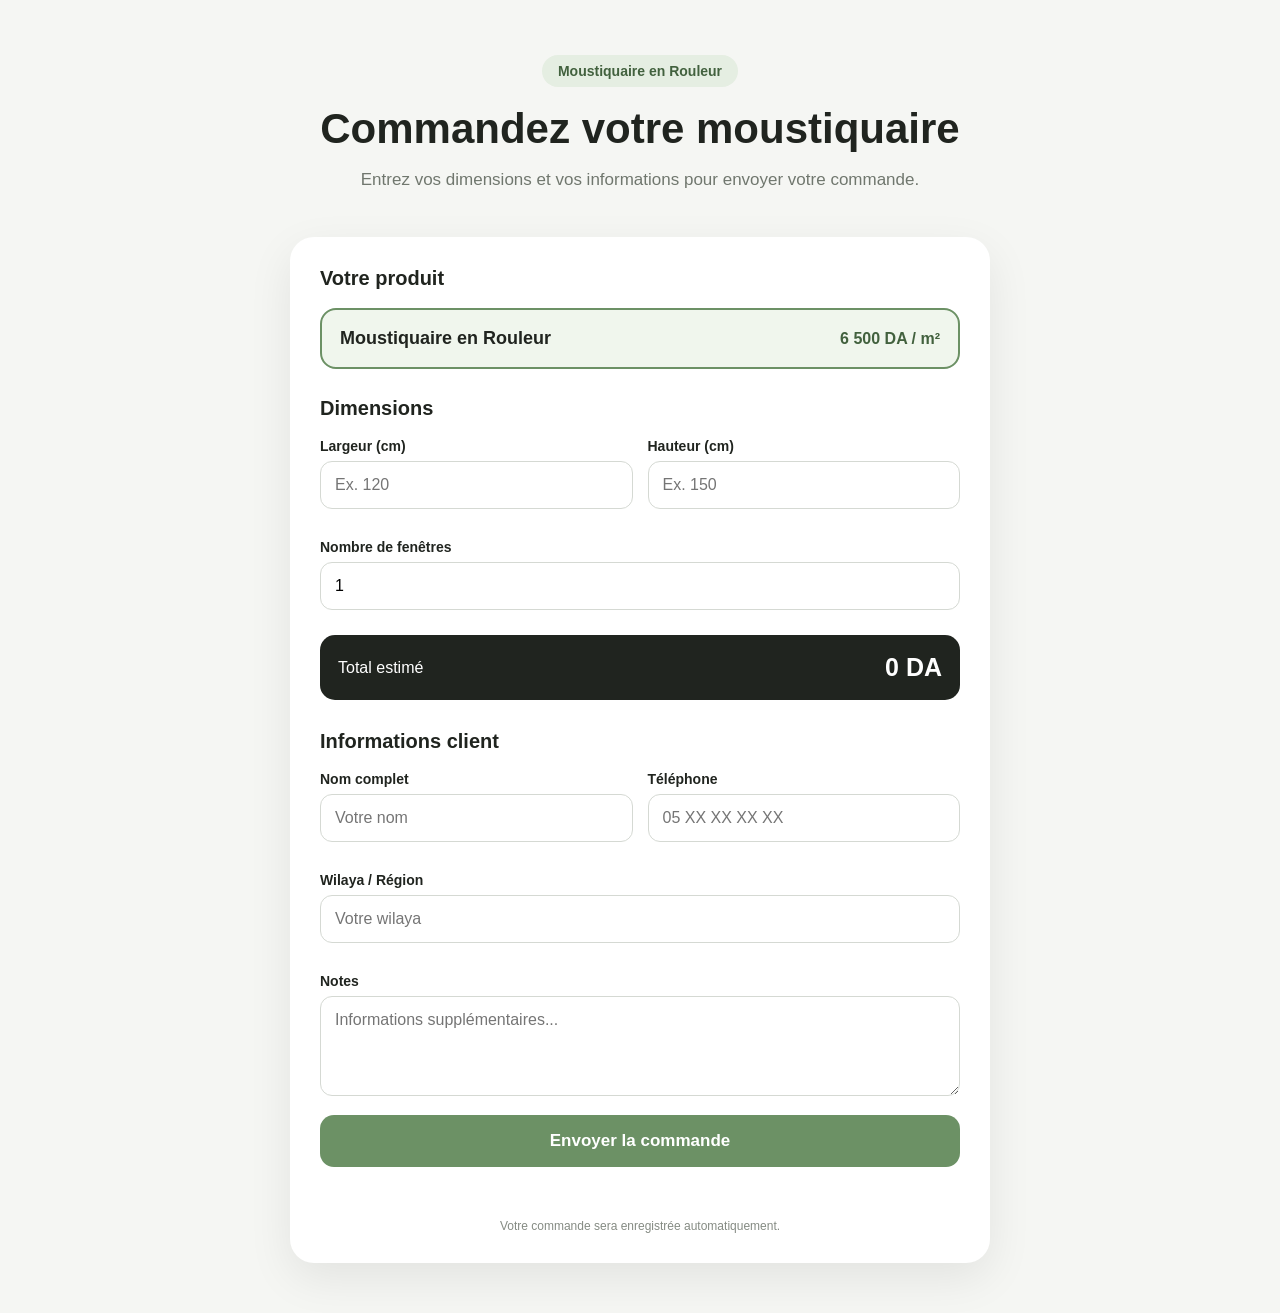
==== main.html @ 667345ef "Rename index.html to main.html" ====
<!DOCTYPE html>
<html lang="fr">
<head>
  <meta charset="UTF-8">
  <meta name="viewport" content="width=device-width, initial-scale=1.0">
  <title>Moustiquaire en Rouleur</title>

  <style>
    * {
      box-sizing: border-box;
    }

    body {
      margin: 0;
      font-family: Arial, sans-serif;
      background: #f5f6f3;
      color: #20241f;
    }

    .container {
      width: min(700px, 92%);
      margin: auto;
    }

    header {
      text-align: center;
      padding: 55px 0 30px;
    }

    .badge {
      display: inline-block;
      background: #e5eee2;
      color: #42613e;
      padding: 8px 16px;
      border-radius: 30px;
      font-weight: bold;
      font-size: 14px;
    }

    h1 {
      font-size: 42px;
      margin: 18px 0 10px;
    }

    .subtitle {
      color: #70776e;
      font-size: 17px;
    }

    .card {
      background: white;
      padding: 30px;
      border-radius: 24px;
      box-shadow: 0 15px 45px rgba(0,0,0,.08);
      margin-bottom: 50px;
    }

    h2 {
      font-size: 20px;
      margin: 0 0 18px;
    }

    .product {
      background: #f0f6ed;
      border: 2px solid #6c9165;
      border-radius: 16px;
      padding: 18px;
      margin-bottom: 28px;
      display: flex;
      justify-content: space-between;
      align-items: center;
      gap: 15px;
    }

    .product-name {
      font-weight: bold;
      font-size: 18px;
    }

    .price {
      color: #42613e;
      font-weight: bold;
      white-space: nowrap;
    }

    .grid {
      display: grid;
      grid-template-columns: 1fr 1fr;
      gap: 15px;
    }

    .field {
      margin-bottom: 15px;
    }

    .full {
      grid-column: 1 / -1;
    }

    label {
      display: block;
      font-weight: bold;
      font-size: 14px;
      margin-bottom: 7px;
    }

    input,
    textarea {
      width: 100%;
      border: 1px solid #d5d9d3;
      border-radius: 12px;
      padding: 14px;
      font-size: 16px;
      font-family: inherit;
      outline: none;
    }

    input:focus,
    textarea:focus {
      border-color: #6c9165;
    }

    textarea {
      min-height: 100px;
      resize: vertical;
    }

    .total {
      background: #20241f;
      color: white;
      padding: 18px;
      border-radius: 15px;
      display: flex;
      justify-content: space-between;
      align-items: center;
      margin: 10px 0 30px;
    }

    .total strong {
      font-size: 25px;
    }

    button {
      width: 100%;
      padding: 16px;
      border: none;
      border-radius: 14px;
      background: #6c9165;
      color: white;
      font-size: 17px;
      font-weight: bold;
      cursor: pointer;
    }

    button:hover {
      background: #567650;
    }

    button:disabled {
      opacity: .6;
      cursor: not-allowed;
    }

    #status {
      text-align: center;
      font-weight: bold;
      margin-top: 15px;
      min-height: 25px;
    }

    .success {
      color: #3f7a39;
    }

    .error {
      color: #b33a32;
    }

    .small {
      text-align: center;
      color: #858b83;
      font-size: 12px;
      margin-top: 12px;
    }

    @media (max-width: 600px) {
      h1 {
        font-size: 32px;
      }

      .grid {
        grid-template-columns: 1fr;
      }

      .full {
        grid-column: auto;
      }

      .product {
        flex-direction: column;
        align-items: flex-start;
      }

      .card {
        padding: 22px;
      }
    }
  </style>
</head>

<body>

<header>
  <div class="container">
    <div class="badge">Moustiquaire en Rouleur</div>

    <h1>Commandez votre moustiquaire</h1>

    <p class="subtitle">
      Entrez vos dimensions et vos informations pour envoyer votre commande.
    </p>
  </div>
</header>

<main class="container">

  <form class="card" id="orderForm">

    <h2>Votre produit</h2>

    <div class="product">
      <div class="product-name">
        Moustiquaire en Rouleur
      </div>

      <div class="price">
        6 500 DA / m²
      </div>
    </div>

    <h2>Dimensions</h2>

    <div class="grid">

      <div class="field">
        <label>Largeur (cm)</label>
        <input
          type="number"
          id="width"
          min="1"
          step="0.1"
          placeholder="Ex. 120"
          required
        >
      </div>

      <div class="field">
        <label>Hauteur (cm)</label>
        <input
          type="number"
          id="height"
          min="1"
          step="0.1"
          placeholder="Ex. 150"
          required
        >
      </div>

      <div class="field full">
        <label>Nombre de fenêtres</label>
        <input
          type="number"
          id="quantity"
          min="1"
          value="1"
          required
        >
      </div>

    </div>

    <div class="total">
      <span>Total estimé</span>
      <strong id="total">0 DA</strong>
    </div>

    <h2>Informations client</h2>

    <div class="grid">

      <div class="field">
        <label>Nom complet</label>
        <input
          type="text"
          id="name"
          placeholder="Votre nom"
          required
        >
      </div>

      <div class="field">
        <label>Téléphone</label>
        <input
          type="tel"
          id="phone"
          placeholder="05 XX XX XX XX"
          required
        >
      </div>

      <div class="field full">
        <label>Wilaya / Région</label>
        <input
          type="text"
          id="wilaya"
          placeholder="Votre wilaya"
          required
        >
      </div>

      <div class="field full">
        <label>Notes</label>
        <textarea
          id="notes"
          placeholder="Informations supplémentaires..."
        ></textarea>
      </div>

    </div>

    <button type="submit" id="submitBtn">
      Envoyer la commande
    </button>

    <div id="status"></div>

    <div class="small">
      Votre commande sera enregistrée automatiquement.
    </div>

  </form>

</main>

<script>

const PRICE_PER_M2 = 6500;

/*
  Google Apps Script Web App
*/
const GOOGLE_SCRIPT_URL =
"https://script.google.com/macros/s/AKfycbzvFPRyNpLyUa4meGav_lCDR1RjiplrACcncsW1zNbNxDR8iHhfqe9atqqZ7j7n1aD3yQ/exec";


const widthInput = document.getElementById("width");
const heightInput = document.getElementById("height");
const quantityInput = document.getElementById("quantity");
const totalElement = document.getElementById("total");

const form = document.getElementById("orderForm");
const submitBtn = document.getElementById("submitBtn");
const statusElement = document.getElementById("status");


function calculatePrice() {

  const width =
    Number(widthInput.value) || 0;

  const height =
    Number(heightInput.value) || 0;

  const quantity =
    Number(quantityInput.value) || 0;

  const surface =
    (width / 100) *
    (height / 100) *
    quantity;

  const total =
    surface * PRICE_PER_M2;

  totalElement.textContent =
    Math.round(total).toLocaleString("fr-FR") + " DA";

  return {
    surface,
    total
  };
}


widthInput.addEventListener("input", calculatePrice);
heightInput.addEventListener("input", calculatePrice);
quantityInput.addEventListener("input", calculatePrice);


form.addEventListener("submit", async function(event) {

  event.preventDefault();

  statusElement.className = "";
  statusElement.textContent = "";

  const result = calculatePrice();

  const data = {

    name:
      document.getElementById("name").value.trim(),

    phone:
      document.getElementById("phone").value.trim(),

    wilaya:
      document.getElementById("wilaya").value.trim(),

    width_cm:
      Number(widthInput.value),

    height_cm:
      Number(heightInput.value),

    quantity:
      Number(quantityInput.value),

    surface_m2:
      Number(result.surface.toFixed(2)),

    price_per_m2:
      PRICE_PER_M2,

    total_da:
      Math.round(result.total),

    notes:
      document.getElementById("notes").value.trim()
  };


  submitBtn.disabled = true;
  submitBtn.textContent = "Envoi en cours...";


  try {

    const body =
      new URLSearchParams(data);


    await fetch(
      GOOGLE_SCRIPT_URL,
      {
        method: "POST",
        mode: "no-cors",
        body: body
      }
    );


    statusElement.className = "success";

    statusElement.textContent =
      "✓ Commande envoyée avec succès";


    form.reset();

    quantityInput.value = 1;

    calculatePrice();


  } catch (error) {

    statusElement.className = "error";

    statusElement.textContent =
      "Une erreur est survenue. Veuillez réessayer.";

    console.error(error);

  }


  submitBtn.disabled = false;

  submitBtn.textContent =
    "Envoyer la commande";

});


calculatePrice();

</script>

</body>
</html>
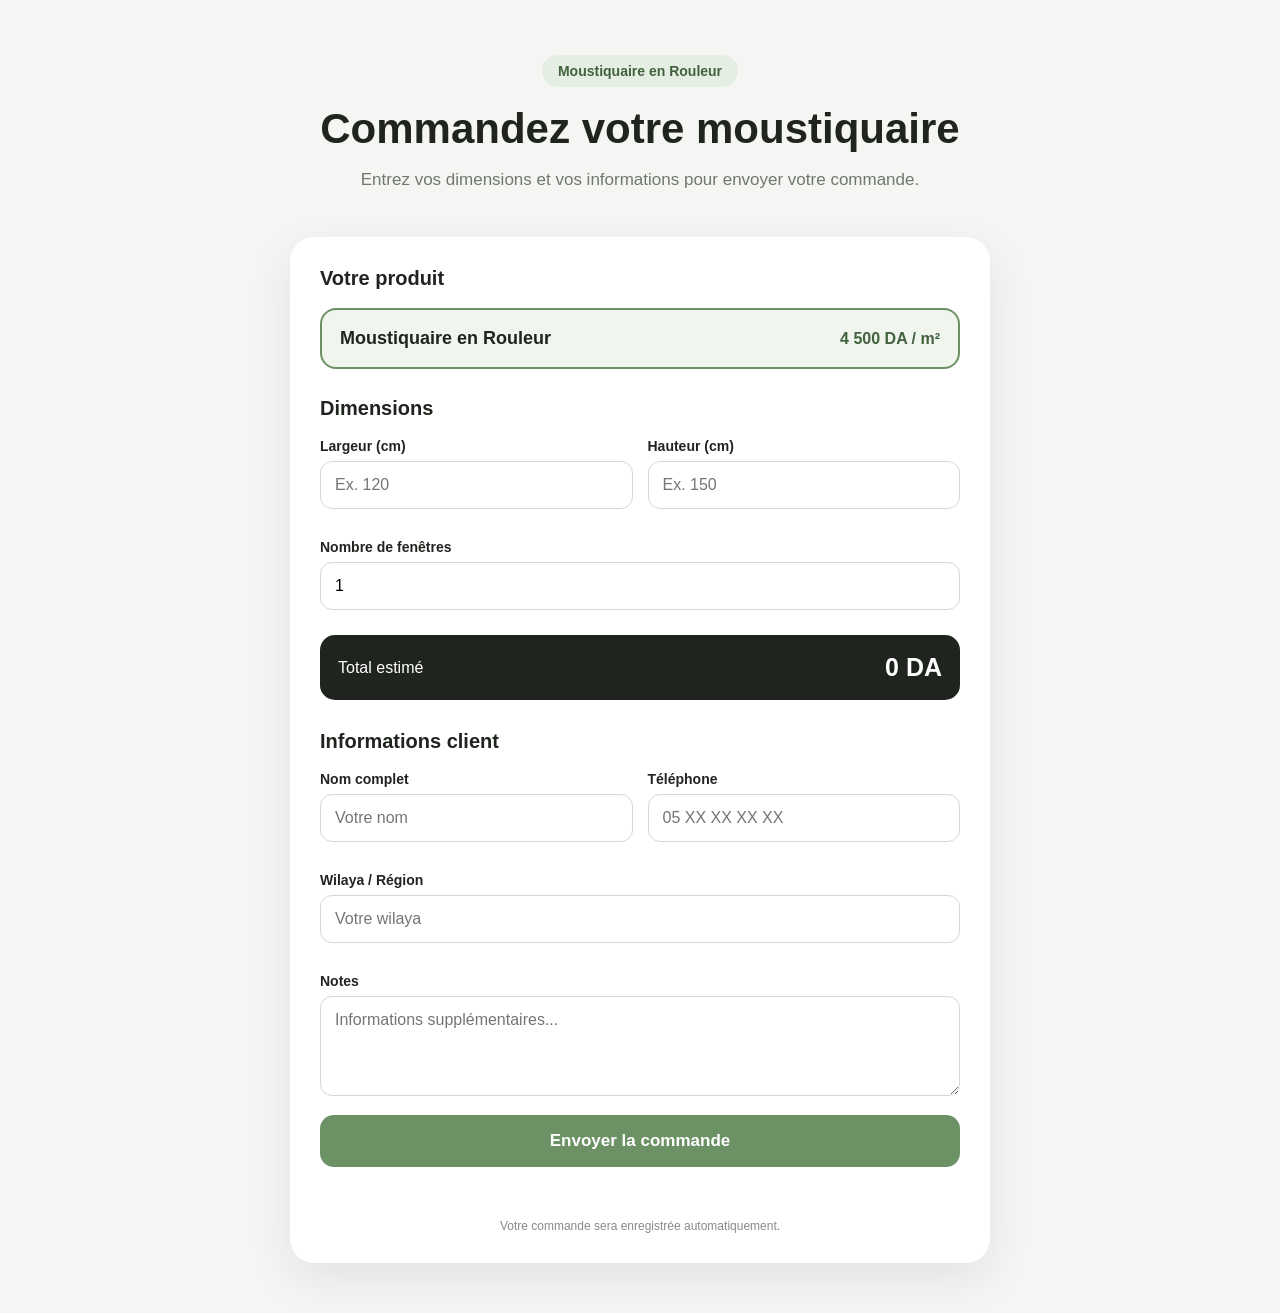
==== commit fe49c851: "Update main.html" ====
--- a/main.html
+++ b/main.html
@@ -4,208 +4,7 @@
   <meta charset="UTF-8">
   <meta name="viewport" content="width=device-width, initial-scale=1.0">
   <title>Moustiquaire en Rouleur</title>
-
-  <style>
-    * {
-      box-sizing: border-box;
-    }
-
-    body {
-      margin: 0;
-      font-family: Arial, sans-serif;
-      background: #f5f6f3;
-      color: #20241f;
-    }
-
-    .container {
-      width: min(700px, 92%);
-      margin: auto;
-    }
-
-    header {
-      text-align: center;
-      padding: 55px 0 30px;
-    }
-
-    .badge {
-      display: inline-block;
-      background: #e5eee2;
-      color: #42613e;
-      padding: 8px 16px;
-      border-radius: 30px;
-      font-weight: bold;
-      font-size: 14px;
-    }
-
-    h1 {
-      font-size: 42px;
-      margin: 18px 0 10px;
-    }
-
-    .subtitle {
-      color: #70776e;
-      font-size: 17px;
-    }
-
-    .card {
-      background: white;
-      padding: 30px;
-      border-radius: 24px;
-      box-shadow: 0 15px 45px rgba(0,0,0,.08);
-      margin-bottom: 50px;
-    }
-
-    h2 {
-      font-size: 20px;
-      margin: 0 0 18px;
-    }
-
-    .product {
-      background: #f0f6ed;
-      border: 2px solid #6c9165;
-      border-radius: 16px;
-      padding: 18px;
-      margin-bottom: 28px;
-      display: flex;
-      justify-content: space-between;
-      align-items: center;
-      gap: 15px;
-    }
-
-    .product-name {
-      font-weight: bold;
-      font-size: 18px;
-    }
-
-    .price {
-      color: #42613e;
-      font-weight: bold;
-      white-space: nowrap;
-    }
-
-    .grid {
-      display: grid;
-      grid-template-columns: 1fr 1fr;
-      gap: 15px;
-    }
-
-    .field {
-      margin-bottom: 15px;
-    }
-
-    .full {
-      grid-column: 1 / -1;
-    }
-
-    label {
-      display: block;
-      font-weight: bold;
-      font-size: 14px;
-      margin-bottom: 7px;
-    }
-
-    input,
-    textarea {
-      width: 100%;
-      border: 1px solid #d5d9d3;
-      border-radius: 12px;
-      padding: 14px;
-      font-size: 16px;
-      font-family: inherit;
-      outline: none;
-    }
-
-    input:focus,
-    textarea:focus {
-      border-color: #6c9165;
-    }
-
-    textarea {
-      min-height: 100px;
-      resize: vertical;
-    }
-
-    .total {
-      background: #20241f;
-      color: white;
-      padding: 18px;
-      border-radius: 15px;
-      display: flex;
-      justify-content: space-between;
-      align-items: center;
-      margin: 10px 0 30px;
-    }
-
-    .total strong {
-      font-size: 25px;
-    }
-
-    button {
-      width: 100%;
-      padding: 16px;
-      border: none;
-      border-radius: 14px;
-      background: #6c9165;
-      color: white;
-      font-size: 17px;
-      font-weight: bold;
-      cursor: pointer;
-    }
-
-    button:hover {
-      background: #567650;
-    }
-
-    button:disabled {
-      opacity: .6;
-      cursor: not-allowed;
-    }
-
-    #status {
-      text-align: center;
-      font-weight: bold;
-      margin-top: 15px;
-      min-height: 25px;
-    }
-
-    .success {
-      color: #3f7a39;
-    }
-
-    .error {
-      color: #b33a32;
-    }
-
-    .small {
-      text-align: center;
-      color: #858b83;
-      font-size: 12px;
-      margin-top: 12px;
-    }
-
-    @media (max-width: 600px) {
-      h1 {
-        font-size: 32px;
-      }
-
-      .grid {
-        grid-template-columns: 1fr;
-      }
-
-      .full {
-        grid-column: auto;
-      }
-
-      .product {
-        flex-direction: column;
-        align-items: flex-start;
-      }
-
-      .card {
-        padding: 22px;
-      }
-    }
-  </style>
+  <link rel="stylesheet" href="style.css">
 </head>
 
 <body>
@@ -234,7 +33,7 @@
       </div>
 
       <div class="price">
-        6 500 DA / m²
+        4 500 DA / m²
       </div>
     </div>
 
@@ -344,7 +143,7 @@
 
 <script>
 
-const PRICE_PER_M2 = 6500;
+const PRICE_PER_M2 = 4500;
 
 /*
   Google Apps Script Web App
--- a/style.css
+++ b/style.css
@@ -0,0 +1,199 @@
+* {
+      box-sizing: border-box;
+    }
+
+    body {
+      margin: 0;
+      font-family: Arial, sans-serif;
+      background: #f5f6f3;
+      color: #20241f;
+    }
+
+    .container {
+      width: min(700px, 92%);
+      margin: auto;
+    }
+
+    header {
+      text-align: center;
+      padding: 55px 0 30px;
+    }
+
+    .badge {
+      display: inline-block;
+      background: #e5eee2;
+      color: #42613e;
+      padding: 8px 16px;
+      border-radius: 30px;
+      font-weight: bold;
+      font-size: 14px;
+    }
+
+    h1 {
+      font-size: 42px;
+      margin: 18px 0 10px;
+    }
+
+    .subtitle {
+      color: #70776e;
+      font-size: 17px;
+    }
+
+    .card {
+      background: white;
+      padding: 30px;
+      border-radius: 24px;
+      box-shadow: 0 15px 45px rgba(0,0,0,.08);
+      margin-bottom: 50px;
+    }
+
+    h2 {
+      font-size: 20px;
+      margin: 0 0 18px;
+    }
+
+    .product {
+      background: #f0f6ed;
+      border: 2px solid #6c9165;
+      border-radius: 16px;
+      padding: 18px;
+      margin-bottom: 28px;
+      display: flex;
+      justify-content: space-between;
+      align-items: center;
+      gap: 15px;
+    }
+
+    .product-name {
+      font-weight: bold;
+      font-size: 18px;
+    }
+
+    .price {
+      color: #42613e;
+      font-weight: bold;
+      white-space: nowrap;
+    }
+
+    .grid {
+      display: grid;
+      grid-template-columns: 1fr 1fr;
+      gap: 15px;
+    }
+
+    .field {
+      margin-bottom: 15px;
+    }
+
+    .full {
+      grid-column: 1 / -1;
+    }
+
+    label {
+      display: block;
+      font-weight: bold;
+      font-size: 14px;
+      margin-bottom: 7px;
+    }
+
+    input,
+    textarea {
+      width: 100%;
+      border: 1px solid #d5d9d3;
+      border-radius: 12px;
+      padding: 14px;
+      font-size: 16px;
+      font-family: inherit;
+      outline: none;
+    }
+
+    input:focus,
+    textarea:focus {
+      border-color: #6c9165;
+    }
+
+    textarea {
+      min-height: 100px;
+      resize: vertical;
+    }
+
+    .total {
+      background: #20241f;
+      color: white;
+      padding: 18px;
+      border-radius: 15px;
+      display: flex;
+      justify-content: space-between;
+      align-items: center;
+      margin: 10px 0 30px;
+    }
+
+    .total strong {
+      font-size: 25px;
+    }
+
+    button {
+      width: 100%;
+      padding: 16px;
+      border: none;
+      border-radius: 14px;
+      background: #6c9165;
+      color: white;
+      font-size: 17px;
+      font-weight: bold;
+      cursor: pointer;
+    }
+
+    button:hover {
+      background: #567650;
+    }
+
+    button:disabled {
+      opacity: .6;
+      cursor: not-allowed;
+    }
+
+    #status {
+      text-align: center;
+      font-weight: bold;
+      margin-top: 15px;
+      min-height: 25px;
+    }
+
+    .success {
+      color: #3f7a39;
+    }
+
+    .error {
+      color: #b33a32;
+    }
+
+    .small {
+      text-align: center;
+      color: #858b83;
+      font-size: 12px;
+      margin-top: 12px;
+    }
+
+    @media (max-width: 600px) {
+      h1 {
+        font-size: 32px;
+      }
+
+      .grid {
+        grid-template-columns: 1fr;
+      }
+
+      .full {
+        grid-column: auto;
+      }
+
+      .product {
+        flex-direction: column;
+        align-items: flex-start;
+      }
+
+      .card {
+        padding: 22px;
+      }
+    }
